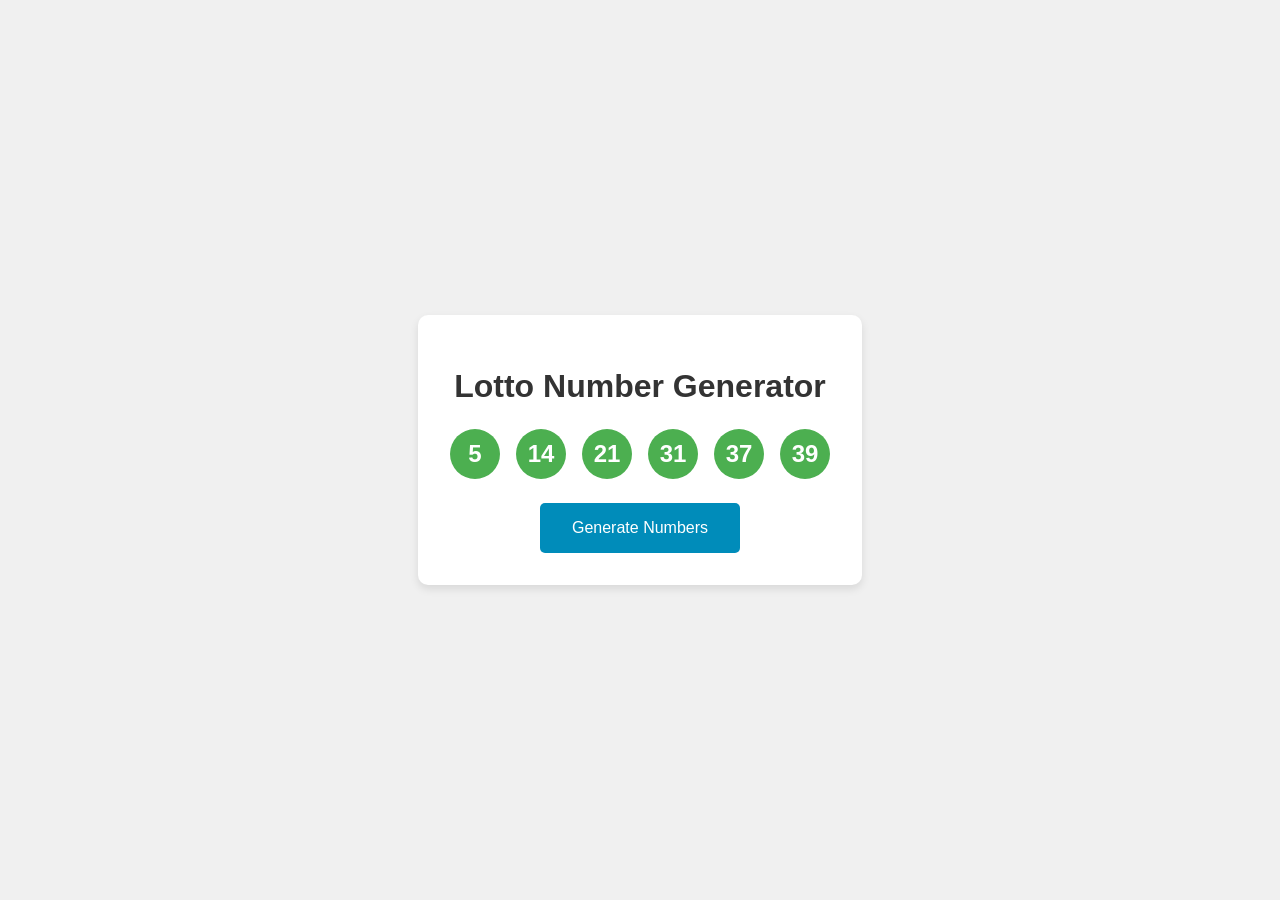
==== index.html @ ce1a4105 "Upload AI-study project files" ====
<!DOCTYPE html>
<html lang="en">
<head>
    <meta charset="UTF-8">
    <meta name="viewport" content="width=device-width, initial-scale=1.0">
    <title>Lotto Number Generator</title>
    <link rel="stylesheet" href="style.css">
</head>
<body>
    <div class="container">
        <h1>Lotto Number Generator</h1>
        <div class="lotto-numbers" id="lotto-numbers">
            <!-- Numbers will be generated here -->
        </div>
        <button id="generate-btn">Generate Numbers</button>
    </div>
    <script src="main.js"></script>
</body>
</html>
---- style.css ----
body {
    font-family: sans-serif;
    display: flex;
    justify-content: center;
    align-items: center;
    min-height: 100vh;
    background-color: #f0f0f0;
    margin: 0;
}

.container {
    text-align: center;
    background-color: white;
    padding: 2rem;
    border-radius: 10px;
    box-shadow: 0 4px 8px rgba(0, 0, 0, 0.1);
}

h1 {
    margin-bottom: 1.5rem;
    color: #333;
}

.lotto-numbers {
    display: flex;
    justify-content: center;
    gap: 1rem;
    margin-bottom: 1.5rem;
}

.lotto-number {
    width: 50px;
    height: 50px;
    border-radius: 50%;
    background-color: #4CAF50;
    color: white;
    display: flex;
    justify-content: center;
    align-items: center;
    font-size: 1.5rem;
    font-weight: bold;
}

#generate-btn {
    background-color: #008CBA;
    color: white;
    border: none;
    padding: 1rem 2rem;
    font-size: 1rem;
    border-radius: 5px;
    cursor: pointer;
    transition: background-color 0.3s;
}

#generate-btn:hover {
    background-color: #005f7a;
}

/* Animation for the numbers */
@keyframes pop-in {
    0% {
        transform: scale(0);
    }
    80% {
        transform: scale(1.2);
    }
    100% {
        transform: scale(1);
    }
}

.lotto-number {
    animation: pop-in 0.5s ease-in-out;
}
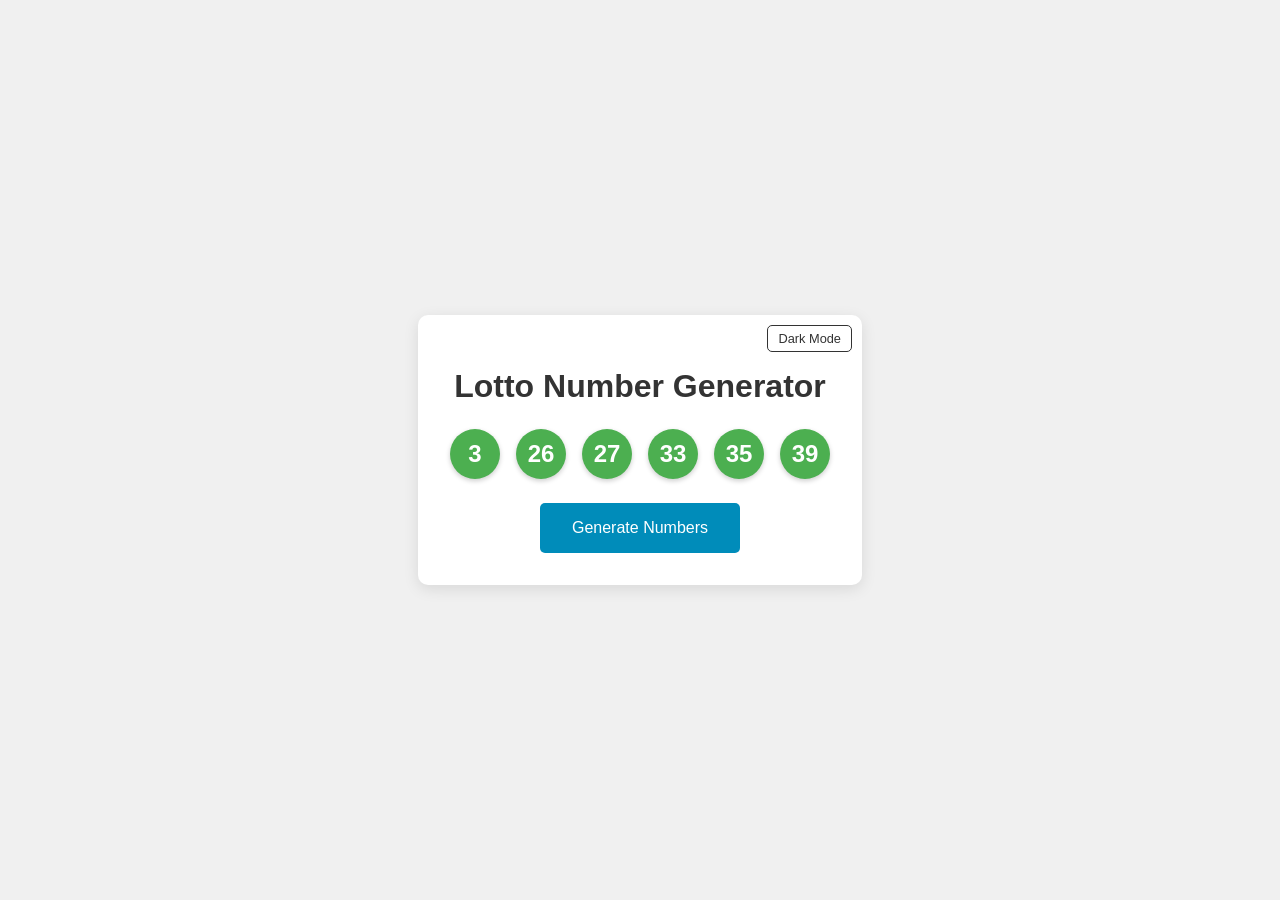
==== commit b4705f82: "Add Dark/Light Mode feature" ====
--- a/index.html
+++ b/index.html
@@ -9,6 +9,7 @@
 </head>
 <body>
     <div class="container">
+        <button id="theme-toggle" class="theme-toggle">Dark Mode</button>
         <h1>Lotto Number Generator</h1>
         <div class="lotto-numbers" id="lotto-numbers">
             <!-- Numbers will be generated here -->
--- a/style.css
+++ b/style.css
@@ -1,3 +1,23 @@
+
+:root {
+    --bg-color: #f0f0f0;
+    --container-bg: white;
+    --text-color: #333;
+    --lotto-number-bg: #4CAF50;
+    --btn-bg: #008CBA;
+    --btn-hover: #005f7a;
+    --shadow-color: rgba(0, 0, 0, 0.1);
+}
+
+.dark-theme {
+    --bg-color: #1a1a1a;
+    --container-bg: #2d2d2d;
+    --text-color: #f0f0f0;
+    --lotto-number-bg: #45a049;
+    --btn-bg: #00769e;
+    --btn-hover: #005c7c;
+    --shadow-color: rgba(0, 0, 0, 0.5);
+}
 
 body {
     font-family: sans-serif;
@@ -5,21 +25,25 @@
     justify-content: center;
     align-items: center;
     min-height: 100vh;
-    background-color: #f0f0f0;
+    background-color: var(--bg-color);
+    color: var(--text-color);
     margin: 0;
+    transition: background-color 0.3s, color 0.3s;
 }
 
 .container {
+    position: relative;
     text-align: center;
-    background-color: white;
+    background-color: var(--container-bg);
     padding: 2rem;
     border-radius: 10px;
-    box-shadow: 0 4px 8px rgba(0, 0, 0, 0.1);
+    box-shadow: 0 4px 15px var(--shadow-color);
+    transition: background-color 0.3s, box-shadow 0.3s;
 }
 
 h1 {
     margin-bottom: 1.5rem;
-    color: #333;
+    color: var(--text-color);
 }
 
 .lotto-numbers {
@@ -33,17 +57,18 @@
     width: 50px;
     height: 50px;
     border-radius: 50%;
-    background-color: #4CAF50;
+    background-color: var(--lotto-number-bg);
     color: white;
     display: flex;
     justify-content: center;
     align-items: center;
     font-size: 1.5rem;
     font-weight: bold;
+    box-shadow: 0 2px 5px rgba(0,0,0,0.2);
 }
 
 #generate-btn {
-    background-color: #008CBA;
+    background-color: var(--btn-bg);
     color: white;
     border: none;
     padding: 1rem 2rem;
@@ -54,7 +79,27 @@
 }
 
 #generate-btn:hover {
-    background-color: #005f7a;
+    background-color: var(--btn-hover);
+}
+
+/* Theme Toggle Button */
+.theme-toggle {
+    position: absolute;
+    top: 10px;
+    right: 10px;
+    background: none;
+    border: 1px solid var(--text-color);
+    color: var(--text-color);
+    padding: 5px 10px;
+    border-radius: 5px;
+    cursor: pointer;
+    font-size: 0.8rem;
+    transition: all 0.3s;
+}
+
+.theme-toggle:hover {
+    background-color: var(--text-color);
+    color: var(--container-bg);
 }
 
 /* Animation for the numbers */
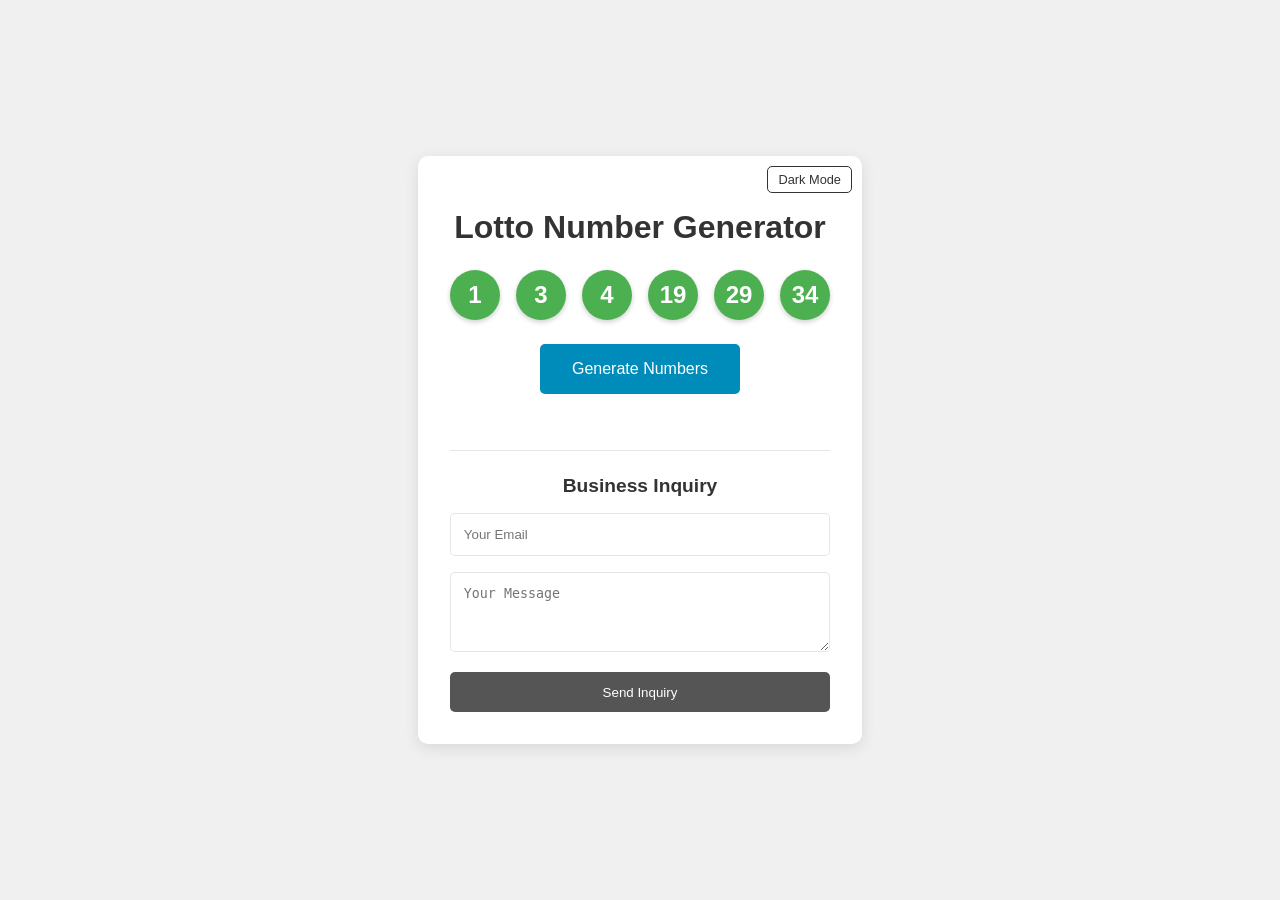
==== commit 7cc8629d: "Add Business Inquiry Form powered by Formspree" ====
--- a/index.html
+++ b/index.html
@@ -15,6 +15,20 @@
             <!-- Numbers will be generated here -->
         </div>
         <button id="generate-btn">Generate Numbers</button>
+
+        <div class="inquiry-section">
+            <hr>
+            <h3>Business Inquiry</h3>
+            <form action="https://formspree.io/f/xeergjdj" method="POST" id="inquiry-form">
+                <div class="form-group">
+                    <input type="email" name="email" placeholder="Your Email" required>
+                </div>
+                <div class="form-group">
+                    <textarea name="message" placeholder="Your Message" required></textarea>
+                </div>
+                <button type="submit" class="submit-btn">Send Inquiry</button>
+            </form>
+        </div>
     </div>
     <script src="main.js"></script>
 </body>
--- a/style.css
+++ b/style.css
@@ -82,6 +82,57 @@
     background-color: var(--btn-hover);
 }
 
+/* Inquiry Form Styles */
+.inquiry-section {
+    margin-top: 2rem;
+    padding-top: 1rem;
+}
+
+.inquiry-section hr {
+    border: 0;
+    border-top: 1px solid var(--shadow-color);
+    margin-bottom: 1.5rem;
+}
+
+.inquiry-section h3 {
+    margin-bottom: 1rem;
+    font-size: 1.2rem;
+}
+
+.form-group {
+    margin-bottom: 1rem;
+}
+
+.form-group input, .form-group textarea {
+    width: 100%;
+    padding: 0.8rem;
+    border: 1px solid var(--shadow-color);
+    border-radius: 5px;
+    background-color: var(--container-bg);
+    color: var(--text-color);
+    box-sizing: border-box;
+}
+
+.form-group textarea {
+    height: 80px;
+    resize: vertical;
+}
+
+.submit-btn {
+    width: 100%;
+    background-color: #555;
+    color: white;
+    border: none;
+    padding: 0.8rem;
+    border-radius: 5px;
+    cursor: pointer;
+    transition: background-color 0.3s;
+}
+
+.submit-btn:hover {
+    background-color: #333;
+}
+
 /* Theme Toggle Button */
 .theme-toggle {
     position: absolute;
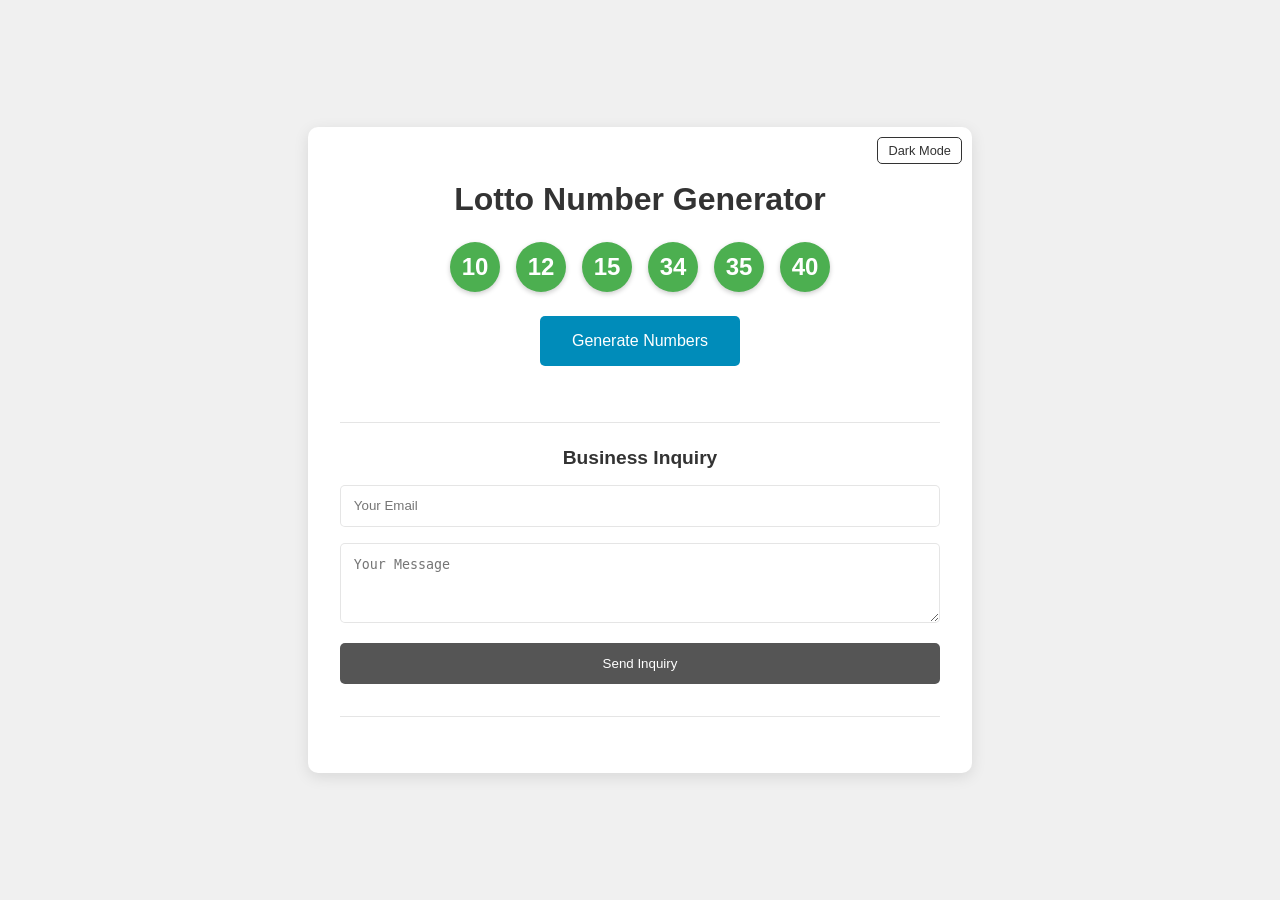
==== commit 17362d75: "Add Disqus comment section and refine layout width" ====
--- a/index.html
+++ b/index.html
@@ -29,6 +29,28 @@
                 <button type="submit" class="submit-btn">Send Inquiry</button>
             </form>
         </div>
+        <div class="disqus-section">
+            <hr>
+            <div id="disqus_thread"></div>
+            <script>
+                /**
+                *  RECOMMENDED CONFIGURATION VARIABLES: EDIT AND UNCOMMENT THE SECTION BELOW TO INSERT DYNAMIC VALUES FROM YOUR PLATFORM OR CMS.
+                *  LEARN WHY DEFINING THESE VARIABLES IS IMPORTANT: https://disqus.com/admin/universalcode/#configuration-variables    */
+                /*
+                var disqus_config = function () {
+                this.page.url = PAGE_URL;  // Replace PAGE_URL with your page's canonical URL variable
+                this.page.identifier = PAGE_IDENTIFIER; // Replace PAGE_IDENTIFIER with your page's unique identifier variable
+                };
+                */
+                (function() { // DON'T EDIT BELOW THIS LINE
+                var d = document, s = d.createElement('script');
+                s.src = 'https://kiso2.disqus.com/embed.js';
+                s.setAttribute('data-timestamp', +new Date());
+                (d.head || d.body).appendChild(s);
+                })();
+            </script>
+            <noscript>Please enable JavaScript to view the <a href="https://disqus.com/?ref_noscript">comments powered by Disqus.</a></noscript>
+        </div>
     </div>
     <script src="main.js"></script>
 </body>
--- a/style.css
+++ b/style.css
@@ -39,6 +39,9 @@
     border-radius: 10px;
     box-shadow: 0 4px 15px var(--shadow-color);
     transition: background-color 0.3s, box-shadow 0.3s;
+    width: 90%;
+    max-width: 600px;
+    margin: 2rem auto;
 }
 
 h1 {
@@ -133,6 +136,18 @@
     background-color: #333;
 }
 
+/* Disqus Section */
+.disqus-section {
+    margin-top: 2rem;
+    text-align: left;
+}
+
+.disqus-section hr {
+    border: 0;
+    border-top: 1px solid var(--shadow-color);
+    margin-bottom: 1.5rem;
+}
+
 /* Theme Toggle Button */
 .theme-toggle {
     position: absolute;
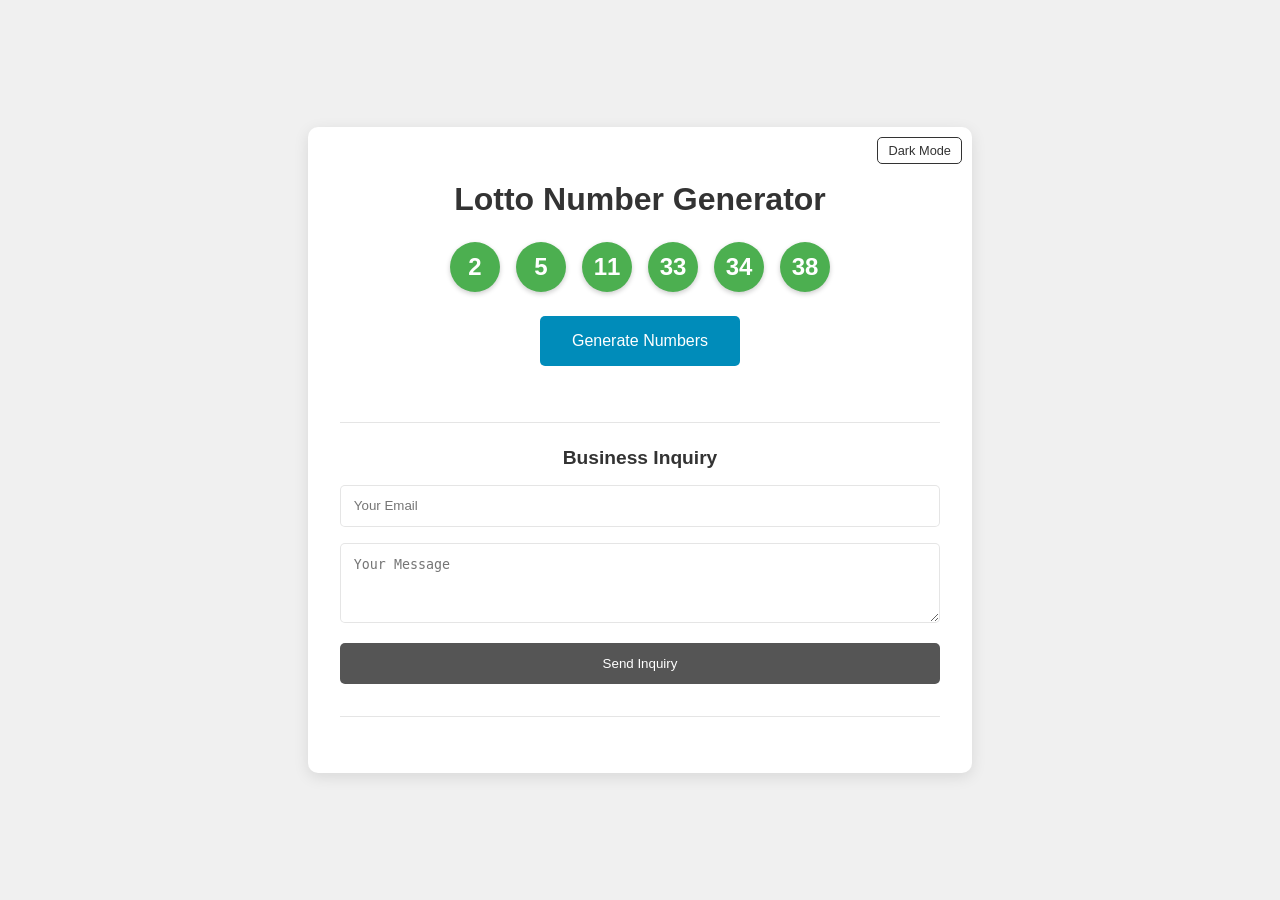
==== commit bc6c9135: "feat: add Google AdSense script, account verification, and ads.txt" ====
--- a/index.html
+++ b/index.html
@@ -6,6 +6,9 @@
     <meta name="viewport" content="width=device-width, initial-scale=1.0">
     <title>Lotto Number Generator</title>
     <link rel="stylesheet" href="style.css">
+    <meta name="google-adsense-account" content="ca-pub-9392475220565251">
+    <script async src="https://pagead2.googlesyndication.com/pagead/js/adsbygoogle.js?client=ca-pub-9392475220565251"
+     crossorigin="anonymous"></script>
 </head>
 <body>
     <div class="container">
@@ -15,6 +18,19 @@
             <!-- Numbers will be generated here -->
         </div>
         <button id="generate-btn">Generate Numbers</button>
+
+        <!-- AdSense Ad Unit -->
+        <div style="margin: 20px 0;">
+            <ins class="adsbygoogle"
+                 style="display:block"
+                 data-ad-client="ca-pub-9392475220565251"
+                 data-ad-slot="auto"
+                 data-ad-format="auto"
+                 data-full-width-responsive="true"></ins>
+            <script>
+                 (adsbygoogle = window.adsbygoogle || []).push({});
+            </script>
+        </div>
 
         <div class="inquiry-section">
             <hr>
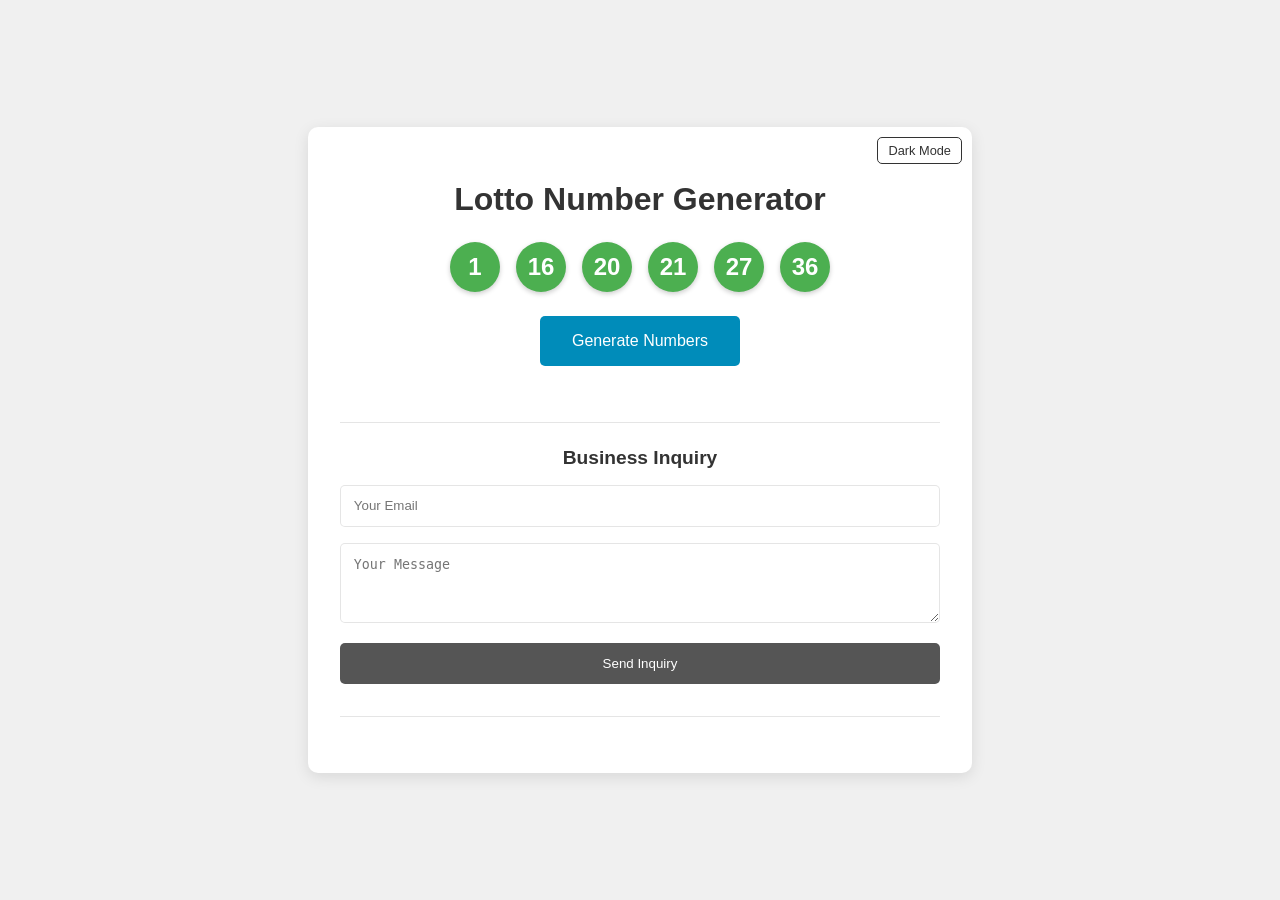
==== commit 0ece59ff: "fix: move AdSense meta tag and script to top of head for site verification Co-Authored-By: Claude So" ====
--- a/index.html
+++ b/index.html
@@ -3,12 +3,12 @@
 <html lang="en">
 <head>
     <meta charset="UTF-8">
+    <meta name="google-adsense-account" content="ca-pub-9392475220565251">
+    <script async src="https://pagead2.googlesyndication.com/pagead/js/adsbygoogle.js?client=ca-pub-9392475220565251"
+     crossorigin="anonymous"></script>
     <meta name="viewport" content="width=device-width, initial-scale=1.0">
     <title>Lotto Number Generator</title>
     <link rel="stylesheet" href="style.css">
-    <meta name="google-adsense-account" content="ca-pub-9392475220565251">
-    <script async src="https://pagead2.googlesyndication.com/pagead/js/adsbygoogle.js?client=ca-pub-9392475220565251"
-     crossorigin="anonymous"></script>
 </head>
 <body>
     <div class="container">
@@ -19,18 +19,7 @@
         </div>
         <button id="generate-btn">Generate Numbers</button>
 
-        <!-- AdSense Ad Unit -->
-        <div style="margin: 20px 0;">
-            <ins class="adsbygoogle"
-                 style="display:block"
-                 data-ad-client="ca-pub-9392475220565251"
-                 data-ad-slot="auto"
-                 data-ad-format="auto"
-                 data-full-width-responsive="true"></ins>
-            <script>
-                 (adsbygoogle = window.adsbygoogle || []).push({});
-            </script>
-        </div>
+        <!-- AdSense Auto Ads (자동 광고 - AdSense 대시보드에서 Auto Ads 활성화 필요) -->
 
         <div class="inquiry-section">
             <hr>
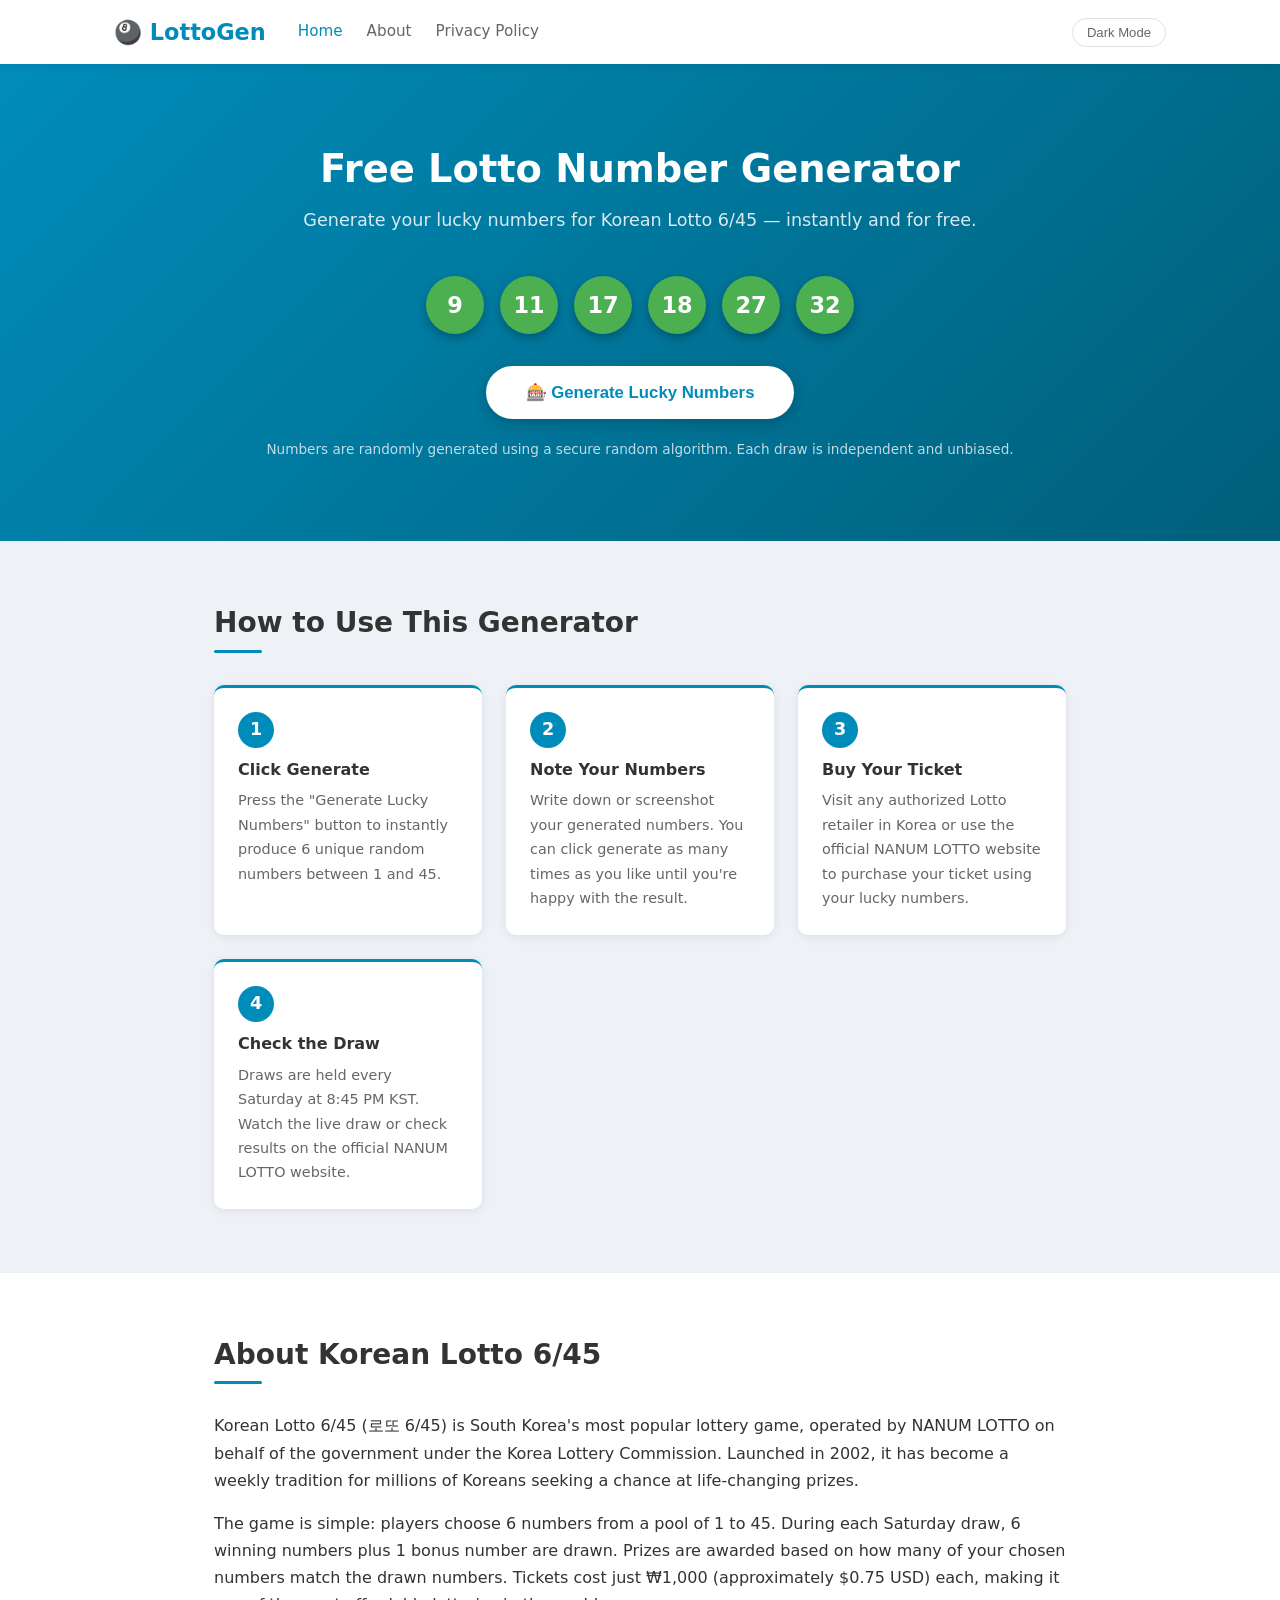
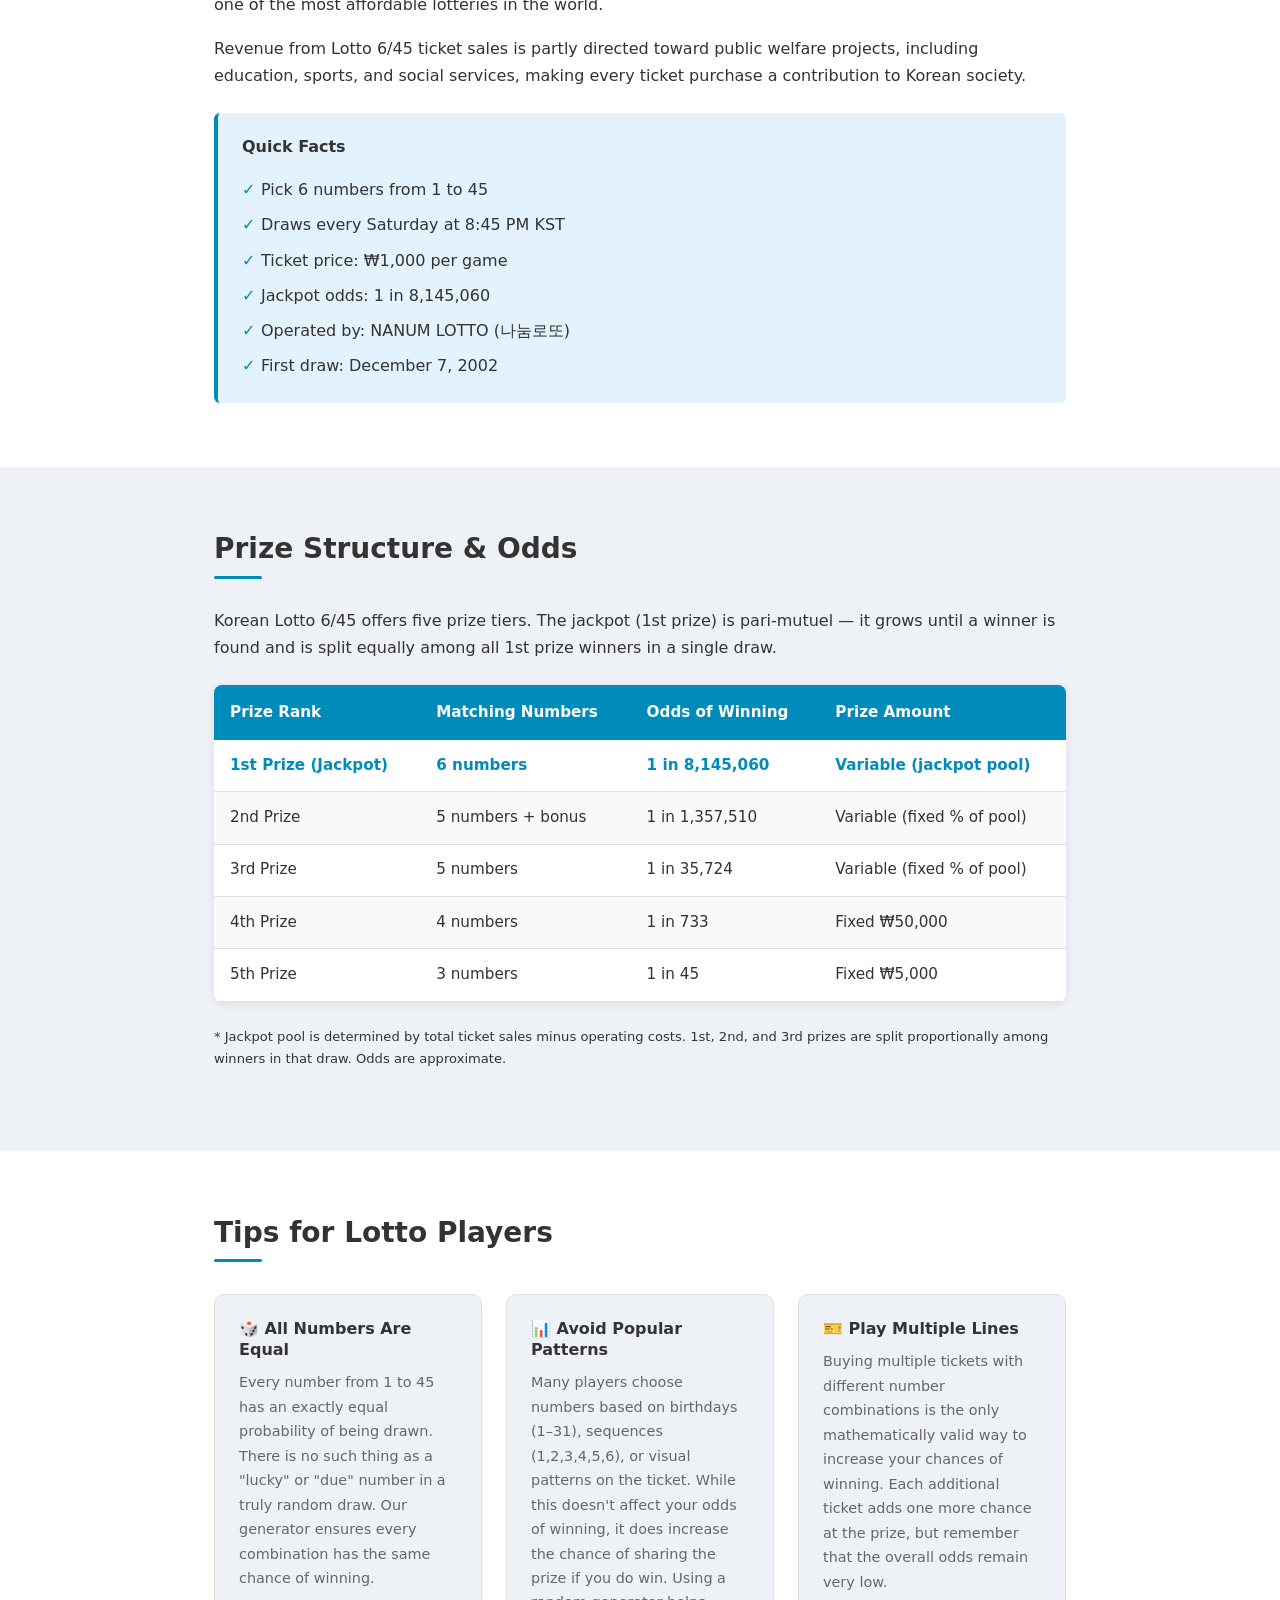
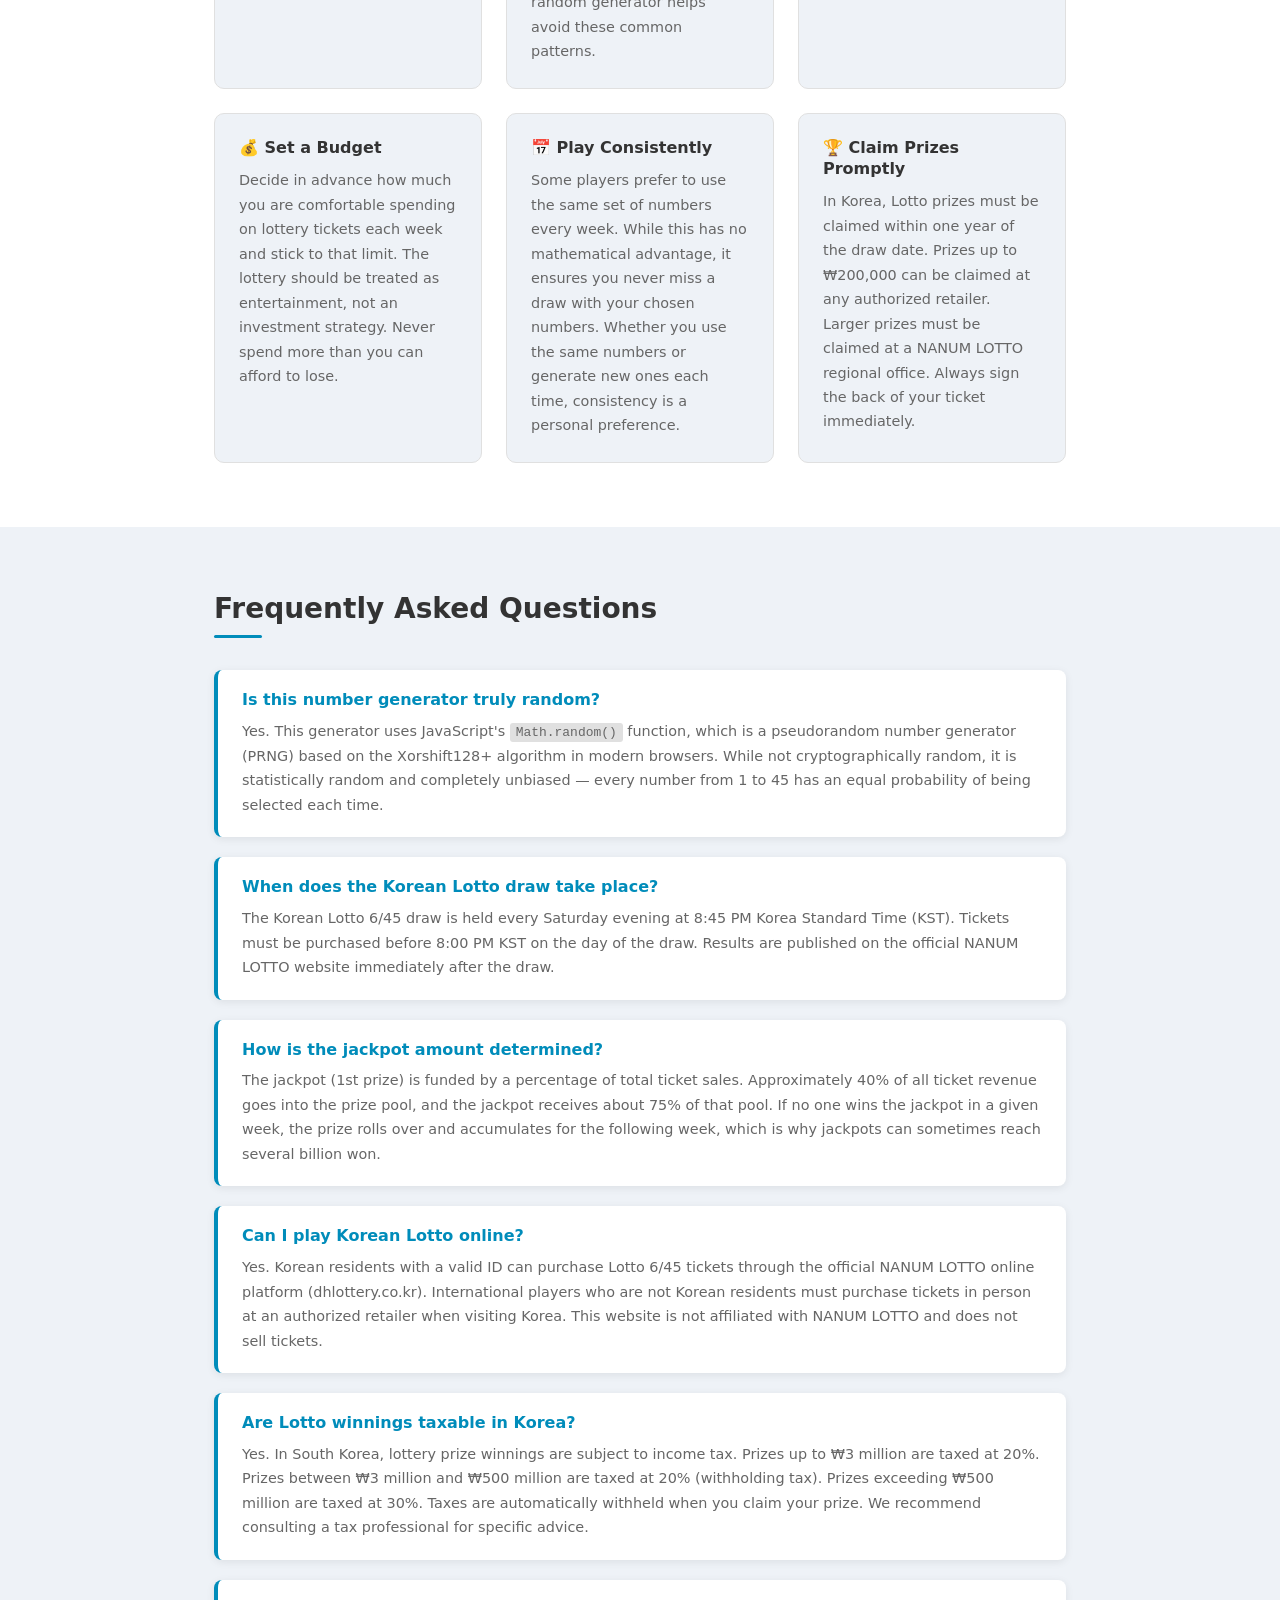
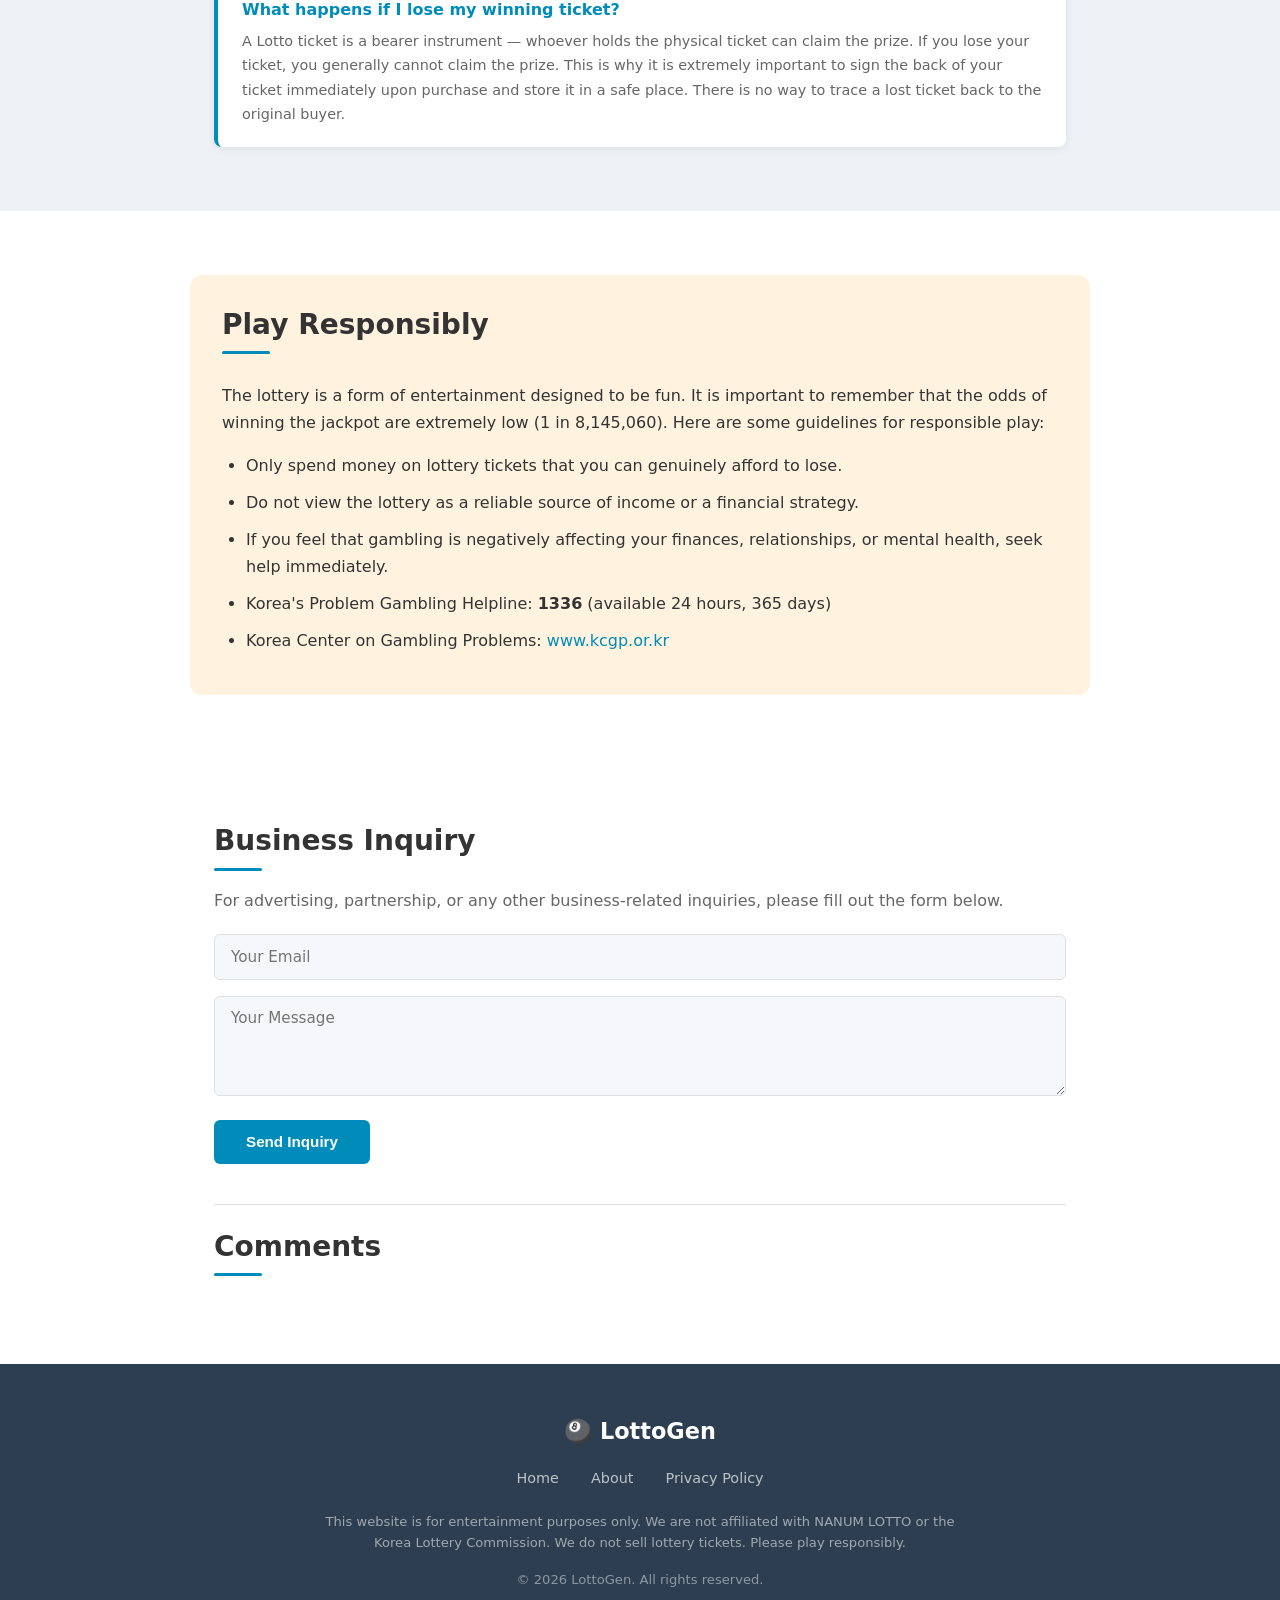
==== commit e0c4c707: "feat: overhaul site for AdSense approval with rich content and required pages - Redesign index.html " ====
--- a/index.html
+++ b/index.html
@@ -1,4 +1,3 @@
-
 <!DOCTYPE html>
 <html lang="en">
 <head>
@@ -7,56 +6,269 @@
     <script async src="https://pagead2.googlesyndication.com/pagead/js/adsbygoogle.js?client=ca-pub-9392475220565251"
      crossorigin="anonymous"></script>
     <meta name="viewport" content="width=device-width, initial-scale=1.0">
-    <title>Lotto Number Generator</title>
+    <meta name="description" content="Free Korean Lotto 6/45 lucky number generator. Instantly generate random lotto numbers, learn about prize odds, and discover responsible play tips.">
+    <meta name="keywords" content="lotto number generator, korean lotto 6/45, lucky numbers, lotto odds, lotto tips">
+    <title>Lotto Number Generator | Korean Lotto 6/45 Lucky Numbers</title>
     <link rel="stylesheet" href="style.css">
 </head>
 <body>
-    <div class="container">
-        <button id="theme-toggle" class="theme-toggle">Dark Mode</button>
-        <h1>Lotto Number Generator</h1>
-        <div class="lotto-numbers" id="lotto-numbers">
-            <!-- Numbers will be generated here -->
+    <header>
+        <div class="header-inner">
+            <div class="logo">🎱 LottoGen</div>
+            <nav class="main-nav">
+                <a href="index.html" class="active">Home</a>
+                <a href="about.html">About</a>
+                <a href="privacy-policy.html">Privacy Policy</a>
+            </nav>
+            <button id="theme-toggle" class="theme-toggle">Dark Mode</button>
         </div>
-        <button id="generate-btn">Generate Numbers</button>
-
-        <!-- AdSense Auto Ads (자동 광고 - AdSense 대시보드에서 Auto Ads 활성화 필요) -->
-
-        <div class="inquiry-section">
-            <hr>
-            <h3>Business Inquiry</h3>
-            <form action="https://formspree.io/f/xeergjdj" method="POST" id="inquiry-form">
-                <div class="form-group">
-                    <input type="email" name="email" placeholder="Your Email" required>
-                </div>
-                <div class="form-group">
-                    <textarea name="message" placeholder="Your Message" required></textarea>
-                </div>
-                <button type="submit" class="submit-btn">Send Inquiry</button>
-            </form>
+    </header>
+
+    <main>
+        <!-- Generator Section -->
+        <section class="hero-section">
+            <div class="container">
+                <h1>Free Lotto Number Generator</h1>
+                <p class="subtitle">Generate your lucky numbers for Korean Lotto 6/45 — instantly and for free.</p>
+                <div class="lotto-numbers" id="lotto-numbers">
+                    <!-- Numbers will be generated here -->
+                </div>
+                <button id="generate-btn">🎰 Generate Lucky Numbers</button>
+                <p class="generator-note">Numbers are randomly generated using a secure random algorithm. Each draw is independent and unbiased.</p>
+            </div>
+        </section>
+
+        <!-- How to Use -->
+        <section class="content-section alt-bg">
+            <div class="container">
+                <h2>How to Use This Generator</h2>
+                <div class="steps-grid">
+                    <div class="step-card">
+                        <div class="step-num">1</div>
+                        <h3>Click Generate</h3>
+                        <p>Press the "Generate Lucky Numbers" button to instantly produce 6 unique random numbers between 1 and 45.</p>
+                    </div>
+                    <div class="step-card">
+                        <div class="step-num">2</div>
+                        <h3>Note Your Numbers</h3>
+                        <p>Write down or screenshot your generated numbers. You can click generate as many times as you like until you're happy with the result.</p>
+                    </div>
+                    <div class="step-card">
+                        <div class="step-num">3</div>
+                        <h3>Buy Your Ticket</h3>
+                        <p>Visit any authorized Lotto retailer in Korea or use the official NANUM LOTTO website to purchase your ticket using your lucky numbers.</p>
+                    </div>
+                    <div class="step-card">
+                        <div class="step-num">4</div>
+                        <h3>Check the Draw</h3>
+                        <p>Draws are held every Saturday at 8:45 PM KST. Watch the live draw or check results on the official NANUM LOTTO website.</p>
+                    </div>
+                </div>
+            </div>
+        </section>
+
+        <!-- About Lotto 6/45 -->
+        <section class="content-section">
+            <div class="container">
+                <h2>About Korean Lotto 6/45</h2>
+                <p>Korean Lotto 6/45 (로또 6/45) is South Korea's most popular lottery game, operated by NANUM LOTTO on behalf of the government under the Korea Lottery Commission. Launched in 2002, it has become a weekly tradition for millions of Koreans seeking a chance at life-changing prizes.</p>
+                <p>The game is simple: players choose 6 numbers from a pool of 1 to 45. During each Saturday draw, 6 winning numbers plus 1 bonus number are drawn. Prizes are awarded based on how many of your chosen numbers match the drawn numbers. Tickets cost just ₩1,000 (approximately $0.75 USD) each, making it one of the most affordable lotteries in the world.</p>
+                <p>Revenue from Lotto 6/45 ticket sales is partly directed toward public welfare projects, including education, sports, and social services, making every ticket purchase a contribution to Korean society.</p>
+                <div class="info-box">
+                    <strong>Quick Facts</strong>
+                    <ul>
+                        <li>Pick 6 numbers from 1 to 45</li>
+                        <li>Draws every Saturday at 8:45 PM KST</li>
+                        <li>Ticket price: ₩1,000 per game</li>
+                        <li>Jackpot odds: 1 in 8,145,060</li>
+                        <li>Operated by: NANUM LOTTO (나눔로또)</li>
+                        <li>First draw: December 7, 2002</li>
+                    </ul>
+                </div>
+            </div>
+        </section>
+
+        <!-- Prize Structure -->
+        <section class="content-section alt-bg">
+            <div class="container">
+                <h2>Prize Structure & Odds</h2>
+                <p>Korean Lotto 6/45 offers five prize tiers. The jackpot (1st prize) is pari-mutuel — it grows until a winner is found and is split equally among all 1st prize winners in a single draw.</p>
+                <div class="table-wrapper">
+                    <table class="prize-table">
+                        <thead>
+                            <tr>
+                                <th>Prize Rank</th>
+                                <th>Matching Numbers</th>
+                                <th>Odds of Winning</th>
+                                <th>Prize Amount</th>
+                            </tr>
+                        </thead>
+                        <tbody>
+                            <tr class="highlight-row">
+                                <td>1st Prize (Jackpot)</td>
+                                <td>6 numbers</td>
+                                <td>1 in 8,145,060</td>
+                                <td>Variable (jackpot pool)</td>
+                            </tr>
+                            <tr>
+                                <td>2nd Prize</td>
+                                <td>5 numbers + bonus</td>
+                                <td>1 in 1,357,510</td>
+                                <td>Variable (fixed % of pool)</td>
+                            </tr>
+                            <tr>
+                                <td>3rd Prize</td>
+                                <td>5 numbers</td>
+                                <td>1 in 35,724</td>
+                                <td>Variable (fixed % of pool)</td>
+                            </tr>
+                            <tr>
+                                <td>4th Prize</td>
+                                <td>4 numbers</td>
+                                <td>1 in 733</td>
+                                <td>Fixed ₩50,000</td>
+                            </tr>
+                            <tr>
+                                <td>5th Prize</td>
+                                <td>3 numbers</td>
+                                <td>1 in 45</td>
+                                <td>Fixed ₩5,000</td>
+                            </tr>
+                        </tbody>
+                    </table>
+                </div>
+                <p class="table-note">* Jackpot pool is determined by total ticket sales minus operating costs. 1st, 2nd, and 3rd prizes are split proportionally among winners in that draw. Odds are approximate.</p>
+            </div>
+        </section>
+
+        <!-- Tips Section -->
+        <section class="content-section">
+            <div class="container">
+                <h2>Tips for Lotto Players</h2>
+                <div class="tips-grid">
+                    <div class="tip-card">
+                        <h3>🎲 All Numbers Are Equal</h3>
+                        <p>Every number from 1 to 45 has an exactly equal probability of being drawn. There is no such thing as a "lucky" or "due" number in a truly random draw. Our generator ensures every combination has the same chance of winning.</p>
+                    </div>
+                    <div class="tip-card">
+                        <h3>📊 Avoid Popular Patterns</h3>
+                        <p>Many players choose numbers based on birthdays (1–31), sequences (1,2,3,4,5,6), or visual patterns on the ticket. While this doesn't affect your odds of winning, it does increase the chance of sharing the prize if you do win. Using a random generator helps avoid these common patterns.</p>
+                    </div>
+                    <div class="tip-card">
+                        <h3>🎫 Play Multiple Lines</h3>
+                        <p>Buying multiple tickets with different number combinations is the only mathematically valid way to increase your chances of winning. Each additional ticket adds one more chance at the prize, but remember that the overall odds remain very low.</p>
+                    </div>
+                    <div class="tip-card">
+                        <h3>💰 Set a Budget</h3>
+                        <p>Decide in advance how much you are comfortable spending on lottery tickets each week and stick to that limit. The lottery should be treated as entertainment, not an investment strategy. Never spend more than you can afford to lose.</p>
+                    </div>
+                    <div class="tip-card">
+                        <h3>📅 Play Consistently</h3>
+                        <p>Some players prefer to use the same set of numbers every week. While this has no mathematical advantage, it ensures you never miss a draw with your chosen numbers. Whether you use the same numbers or generate new ones each time, consistency is a personal preference.</p>
+                    </div>
+                    <div class="tip-card">
+                        <h3>🏆 Claim Prizes Promptly</h3>
+                        <p>In Korea, Lotto prizes must be claimed within one year of the draw date. Prizes up to ₩200,000 can be claimed at any authorized retailer. Larger prizes must be claimed at a NANUM LOTTO regional office. Always sign the back of your ticket immediately.</p>
+                    </div>
+                </div>
+            </div>
+        </section>
+
+        <!-- FAQ -->
+        <section class="content-section alt-bg">
+            <div class="container">
+                <h2>Frequently Asked Questions</h2>
+                <div class="faq-list">
+                    <div class="faq-item">
+                        <h3>Is this number generator truly random?</h3>
+                        <p>Yes. This generator uses JavaScript's <code>Math.random()</code> function, which is a pseudorandom number generator (PRNG) based on the Xorshift128+ algorithm in modern browsers. While not cryptographically random, it is statistically random and completely unbiased — every number from 1 to 45 has an equal probability of being selected each time.</p>
+                    </div>
+                    <div class="faq-item">
+                        <h3>When does the Korean Lotto draw take place?</h3>
+                        <p>The Korean Lotto 6/45 draw is held every Saturday evening at 8:45 PM Korea Standard Time (KST). Tickets must be purchased before 8:00 PM KST on the day of the draw. Results are published on the official NANUM LOTTO website immediately after the draw.</p>
+                    </div>
+                    <div class="faq-item">
+                        <h3>How is the jackpot amount determined?</h3>
+                        <p>The jackpot (1st prize) is funded by a percentage of total ticket sales. Approximately 40% of all ticket revenue goes into the prize pool, and the jackpot receives about 75% of that pool. If no one wins the jackpot in a given week, the prize rolls over and accumulates for the following week, which is why jackpots can sometimes reach several billion won.</p>
+                    </div>
+                    <div class="faq-item">
+                        <h3>Can I play Korean Lotto online?</h3>
+                        <p>Yes. Korean residents with a valid ID can purchase Lotto 6/45 tickets through the official NANUM LOTTO online platform (dhlottery.co.kr). International players who are not Korean residents must purchase tickets in person at an authorized retailer when visiting Korea. This website is not affiliated with NANUM LOTTO and does not sell tickets.</p>
+                    </div>
+                    <div class="faq-item">
+                        <h3>Are Lotto winnings taxable in Korea?</h3>
+                        <p>Yes. In South Korea, lottery prize winnings are subject to income tax. Prizes up to ₩3 million are taxed at 20%. Prizes between ₩3 million and ₩500 million are taxed at 20% (withholding tax). Prizes exceeding ₩500 million are taxed at 30%. Taxes are automatically withheld when you claim your prize. We recommend consulting a tax professional for specific advice.</p>
+                    </div>
+                    <div class="faq-item">
+                        <h3>What happens if I lose my winning ticket?</h3>
+                        <p>A Lotto ticket is a bearer instrument — whoever holds the physical ticket can claim the prize. If you lose your ticket, you generally cannot claim the prize. This is why it is extremely important to sign the back of your ticket immediately upon purchase and store it in a safe place. There is no way to trace a lost ticket back to the original buyer.</p>
+                    </div>
+                </div>
+            </div>
+        </section>
+
+        <!-- Responsible Gambling -->
+        <section class="content-section responsible-section">
+            <div class="container">
+                <h2>Play Responsibly</h2>
+                <p>The lottery is a form of entertainment designed to be fun. It is important to remember that the odds of winning the jackpot are extremely low (1 in 8,145,060). Here are some guidelines for responsible play:</p>
+                <ul class="responsible-list">
+                    <li>Only spend money on lottery tickets that you can genuinely afford to lose.</li>
+                    <li>Do not view the lottery as a reliable source of income or a financial strategy.</li>
+                    <li>If you feel that gambling is negatively affecting your finances, relationships, or mental health, seek help immediately.</li>
+                    <li>Korea's Problem Gambling Helpline: <strong>1336</strong> (available 24 hours, 365 days)</li>
+                    <li>Korea Center on Gambling Problems: <a href="https://www.kcgp.or.kr" target="_blank" rel="noopener noreferrer">www.kcgp.or.kr</a></li>
+                </ul>
+            </div>
+        </section>
+
+        <!-- Business Inquiry & Comments -->
+        <section class="content-section">
+            <div class="container">
+                <div class="inquiry-section">
+                    <h2>Business Inquiry</h2>
+                    <p>For advertising, partnership, or any other business-related inquiries, please fill out the form below.</p>
+                    <form action="https://formspree.io/f/xeergjdj" method="POST" id="inquiry-form">
+                        <div class="form-group">
+                            <input type="email" name="email" placeholder="Your Email" required>
+                        </div>
+                        <div class="form-group">
+                            <textarea name="message" placeholder="Your Message" required></textarea>
+                        </div>
+                        <button type="submit" class="submit-btn">Send Inquiry</button>
+                    </form>
+                </div>
+                <div class="disqus-section">
+                    <hr>
+                    <h2>Comments</h2>
+                    <div id="disqus_thread"></div>
+                    <script>
+                        (function() {
+                        var d = document, s = d.createElement('script');
+                        s.src = 'https://kiso2.disqus.com/embed.js';
+                        s.setAttribute('data-timestamp', +new Date());
+                        (d.head || d.body).appendChild(s);
+                        })();
+                    </script>
+                    <noscript>Please enable JavaScript to view the <a href="https://disqus.com/?ref_noscript">comments powered by Disqus.</a></noscript>
+                </div>
+            </div>
+        </section>
+    </main>
+
+    <footer>
+        <div class="footer-inner">
+            <div class="footer-logo">🎱 LottoGen</div>
+            <nav class="footer-nav">
+                <a href="index.html">Home</a>
+                <a href="about.html">About</a>
+                <a href="privacy-policy.html">Privacy Policy</a>
+            </nav>
+            <p class="footer-disclaimer">This website is for entertainment purposes only. We are not affiliated with NANUM LOTTO or the Korea Lottery Commission. We do not sell lottery tickets. Please play responsibly.</p>
+            <p class="footer-copy">© 2026 LottoGen. All rights reserved.</p>
         </div>
-        <div class="disqus-section">
-            <hr>
-            <div id="disqus_thread"></div>
-            <script>
-                /**
-                *  RECOMMENDED CONFIGURATION VARIABLES: EDIT AND UNCOMMENT THE SECTION BELOW TO INSERT DYNAMIC VALUES FROM YOUR PLATFORM OR CMS.
-                *  LEARN WHY DEFINING THESE VARIABLES IS IMPORTANT: https://disqus.com/admin/universalcode/#configuration-variables    */
-                /*
-                var disqus_config = function () {
-                this.page.url = PAGE_URL;  // Replace PAGE_URL with your page's canonical URL variable
-                this.page.identifier = PAGE_IDENTIFIER; // Replace PAGE_IDENTIFIER with your page's unique identifier variable
-                };
-                */
-                (function() { // DON'T EDIT BELOW THIS LINE
-                var d = document, s = d.createElement('script');
-                s.src = 'https://kiso2.disqus.com/embed.js';
-                s.setAttribute('data-timestamp', +new Date());
-                (d.head || d.body).appendChild(s);
-                })();
-            </script>
-            <noscript>Please enable JavaScript to view the <a href="https://disqus.com/?ref_noscript">comments powered by Disqus.</a></noscript>
-        </div>
-    </div>
+    </footer>
+
     <script src="main.js"></script>
 </body>
 </html>
--- a/style.css
+++ b/style.css
@@ -1,186 +1,717 @@
-
+/* ===========================
+   CSS Variables / Theme
+   =========================== */
 :root {
-    --bg-color: #f0f0f0;
-    --container-bg: white;
-    --text-color: #333;
+    --bg-color: #f5f7fa;
+    --container-bg: #ffffff;
+    --text-color: #333333;
+    --text-muted: #666666;
     --lotto-number-bg: #4CAF50;
     --btn-bg: #008CBA;
     --btn-hover: #005f7a;
-    --shadow-color: rgba(0, 0, 0, 0.1);
+    --shadow-color: rgba(0, 0, 0, 0.08);
+    --border-color: #e0e0e0;
+    --accent-color: #008CBA;
+    --alt-bg: #eef2f7;
+    --header-bg: #ffffff;
+    --footer-bg: #2c3e50;
+    --footer-text: #ecf0f1;
+    --highlight-bg: #e8f5e9;
+    --info-box-bg: #e3f2fd;
+    --responsible-bg: #fff3e0;
+    --table-header-bg: #008CBA;
+    --table-row-alt: #f9f9f9;
 }
 
 .dark-theme {
-    --bg-color: #1a1a1a;
-    --container-bg: #2d2d2d;
-    --text-color: #f0f0f0;
+    --bg-color: #1a1a2e;
+    --container-bg: #16213e;
+    --text-color: #e0e0e0;
+    --text-muted: #aaaaaa;
     --lotto-number-bg: #45a049;
-    --btn-bg: #00769e;
+    --btn-bg: #0077a8;
     --btn-hover: #005c7c;
-    --shadow-color: rgba(0, 0, 0, 0.5);
+    --shadow-color: rgba(0, 0, 0, 0.4);
+    --border-color: #333355;
+    --accent-color: #00aadd;
+    --alt-bg: #0f3460;
+    --header-bg: #0d1b2a;
+    --footer-bg: #0d1b2a;
+    --footer-text: #cccccc;
+    --highlight-bg: #1b3a1b;
+    --info-box-bg: #1a2a3a;
+    --responsible-bg: #3a2a10;
+    --table-header-bg: #005f7a;
+    --table-row-alt: #1e2a3a;
+}
+
+/* ===========================
+   Reset & Base
+   =========================== */
+*, *::before, *::after {
+    box-sizing: border-box;
+    margin: 0;
+    padding: 0;
 }
 
 body {
-    font-family: sans-serif;
-    display: flex;
-    justify-content: center;
-    align-items: center;
-    min-height: 100vh;
+    font-family: 'Segoe UI', system-ui, -apple-system, sans-serif;
     background-color: var(--bg-color);
     color: var(--text-color);
-    margin: 0;
+    line-height: 1.7;
     transition: background-color 0.3s, color 0.3s;
 }
 
+h1, h2, h3 {
+    color: var(--text-color);
+    line-height: 1.3;
+}
+
+a {
+    color: var(--accent-color);
+    text-decoration: none;
+}
+
+a:hover {
+    text-decoration: underline;
+}
+
+code {
+    background: var(--border-color);
+    padding: 2px 6px;
+    border-radius: 3px;
+    font-family: monospace;
+    font-size: 0.9em;
+}
+
+/* ===========================
+   Header
+   =========================== */
+header {
+    background-color: var(--header-bg);
+    box-shadow: 0 2px 8px var(--shadow-color);
+    position: sticky;
+    top: 0;
+    z-index: 100;
+    transition: background-color 0.3s;
+}
+
+.header-inner {
+    max-width: 1100px;
+    margin: 0 auto;
+    padding: 0 1.5rem;
+    height: 64px;
+    display: flex;
+    align-items: center;
+    gap: 2rem;
+}
+
+.logo {
+    font-size: 1.4rem;
+    font-weight: 700;
+    color: var(--accent-color);
+    white-space: nowrap;
+    flex-shrink: 0;
+}
+
+.main-nav {
+    display: flex;
+    gap: 1.5rem;
+    flex: 1;
+}
+
+.main-nav a {
+    color: var(--text-muted);
+    font-size: 0.95rem;
+    font-weight: 500;
+    transition: color 0.2s;
+    text-decoration: none;
+}
+
+.main-nav a:hover,
+.main-nav a.active {
+    color: var(--accent-color);
+}
+
+.theme-toggle {
+    background: none;
+    border: 1px solid var(--border-color);
+    color: var(--text-muted);
+    padding: 6px 14px;
+    border-radius: 20px;
+    cursor: pointer;
+    font-size: 0.82rem;
+    white-space: nowrap;
+    transition: all 0.3s;
+    flex-shrink: 0;
+}
+
+.theme-toggle:hover {
+    background-color: var(--text-color);
+    color: var(--container-bg);
+}
+
+/* ===========================
+   Container
+   =========================== */
 .container {
+    max-width: 900px;
+    margin: 0 auto;
+    padding: 0 1.5rem;
+}
+
+/* ===========================
+   Sections
+   =========================== */
+section {
+    padding: 4rem 0;
+}
+
+.hero-section {
+    background: linear-gradient(135deg, var(--accent-color) 0%, #005f7a 100%);
+    color: white;
+    text-align: center;
+    padding: 5rem 0;
+}
+
+.hero-section h1 {
+    font-size: 2.4rem;
+    color: white;
+    margin-bottom: 0.75rem;
+}
+
+.subtitle {
+    font-size: 1.1rem;
+    opacity: 0.85;
+    margin-bottom: 2.5rem;
+}
+
+.generator-note {
+    margin-top: 1.2rem;
+    font-size: 0.85rem;
+    opacity: 0.75;
+}
+
+.content-section {
+    background-color: var(--container-bg);
+}
+
+.content-section.alt-bg {
+    background-color: var(--alt-bg);
+}
+
+.content-section h2 {
+    font-size: 1.75rem;
+    margin-bottom: 1.25rem;
     position: relative;
-    text-align: center;
-    background-color: var(--container-bg);
-    padding: 2rem;
-    border-radius: 10px;
-    box-shadow: 0 4px 15px var(--shadow-color);
-    transition: background-color 0.3s, box-shadow 0.3s;
-    width: 90%;
-    max-width: 600px;
-    margin: 2rem auto;
-}
-
-h1 {
-    margin-bottom: 1.5rem;
+    padding-bottom: 0.5rem;
+}
+
+.content-section h2::after {
+    content: '';
+    display: block;
+    width: 48px;
+    height: 3px;
+    background: var(--accent-color);
+    margin-top: 0.5rem;
+    border-radius: 2px;
+}
+
+.content-section p {
+    margin-bottom: 1rem;
     color: var(--text-color);
 }
 
+/* ===========================
+   Lotto Generator
+   =========================== */
 .lotto-numbers {
     display: flex;
     justify-content: center;
     gap: 1rem;
-    margin-bottom: 1.5rem;
+    margin-bottom: 2rem;
+    flex-wrap: wrap;
 }
 
 .lotto-number {
-    width: 50px;
-    height: 50px;
+    width: 58px;
+    height: 58px;
     border-radius: 50%;
     background-color: var(--lotto-number-bg);
     color: white;
     display: flex;
     justify-content: center;
     align-items: center;
-    font-size: 1.5rem;
+    font-size: 1.4rem;
     font-weight: bold;
-    box-shadow: 0 2px 5px rgba(0,0,0,0.2);
+    box-shadow: 0 4px 10px rgba(0, 0, 0, 0.25);
+    animation: pop-in 0.4s ease-out;
+}
+
+@keyframes pop-in {
+    0%   { transform: scale(0); opacity: 0; }
+    70%  { transform: scale(1.15); }
+    100% { transform: scale(1); opacity: 1; }
 }
 
 #generate-btn {
-    background-color: var(--btn-bg);
-    color: white;
+    background-color: white;
+    color: var(--accent-color);
     border: none;
-    padding: 1rem 2rem;
+    padding: 1rem 2.5rem;
+    font-size: 1.05rem;
+    font-weight: 600;
+    border-radius: 30px;
+    cursor: pointer;
+    transition: all 0.3s;
+    box-shadow: 0 4px 15px rgba(0, 0, 0, 0.2);
+}
+
+#generate-btn:hover {
+    background-color: var(--accent-color);
+    color: white;
+    transform: translateY(-2px);
+    box-shadow: 0 6px 20px rgba(0, 0, 0, 0.25);
+}
+
+/* ===========================
+   Steps Grid
+   =========================== */
+.steps-grid {
+    display: grid;
+    grid-template-columns: repeat(auto-fit, minmax(200px, 1fr));
+    gap: 1.5rem;
+    margin-top: 1.5rem;
+}
+
+.step-card {
+    background: var(--container-bg);
+    border-radius: 10px;
+    padding: 1.5rem;
+    box-shadow: 0 2px 10px var(--shadow-color);
+    border-top: 3px solid var(--accent-color);
+}
+
+.alt-bg .step-card {
+    background: var(--container-bg);
+}
+
+.step-num {
+    width: 36px;
+    height: 36px;
+    border-radius: 50%;
+    background: var(--accent-color);
+    color: white;
+    font-weight: bold;
+    font-size: 1.1rem;
+    display: flex;
+    align-items: center;
+    justify-content: center;
+    margin-bottom: 0.75rem;
+}
+
+.step-card h3 {
     font-size: 1rem;
-    border-radius: 5px;
-    cursor: pointer;
-    transition: background-color 0.3s;
-}
-
-#generate-btn:hover {
-    background-color: var(--btn-hover);
-}
-
-/* Inquiry Form Styles */
+    margin-bottom: 0.5rem;
+}
+
+.step-card p {
+    font-size: 0.9rem;
+    color: var(--text-muted);
+    margin-bottom: 0;
+}
+
+/* ===========================
+   Info Box
+   =========================== */
+.info-box {
+    background: var(--info-box-bg);
+    border-left: 4px solid var(--accent-color);
+    border-radius: 6px;
+    padding: 1.25rem 1.5rem;
+    margin-top: 1.5rem;
+}
+
+.info-box strong {
+    display: block;
+    margin-bottom: 0.75rem;
+    font-size: 1rem;
+}
+
+.info-box ul {
+    list-style: none;
+    padding: 0;
+}
+
+.info-box ul li {
+    padding: 0.25rem 0;
+    color: var(--text-color);
+}
+
+.info-box ul li::before {
+    content: '✓ ';
+    color: var(--accent-color);
+    font-weight: bold;
+}
+
+/* ===========================
+   Prize Table
+   =========================== */
+.table-wrapper {
+    overflow-x: auto;
+    margin: 1.5rem 0;
+    border-radius: 8px;
+    box-shadow: 0 2px 10px var(--shadow-color);
+}
+
+.prize-table {
+    width: 100%;
+    border-collapse: collapse;
+    font-size: 0.95rem;
+    background: var(--container-bg);
+}
+
+.prize-table thead th {
+    background: var(--table-header-bg);
+    color: white;
+    padding: 0.9rem 1rem;
+    text-align: left;
+    font-weight: 600;
+}
+
+.prize-table tbody tr {
+    border-bottom: 1px solid var(--border-color);
+    transition: background 0.2s;
+}
+
+.prize-table tbody tr:nth-child(even) {
+    background: var(--table-row-alt);
+}
+
+.prize-table tbody tr:hover {
+    background: var(--highlight-bg);
+}
+
+.prize-table td {
+    padding: 0.8rem 1rem;
+    color: var(--text-color);
+}
+
+.highlight-row td {
+    font-weight: 600;
+    color: var(--accent-color) !important;
+}
+
+.table-note {
+    font-size: 0.82rem;
+    color: var(--text-muted);
+    margin-top: 0.5rem;
+}
+
+/* ===========================
+   Tips Grid
+   =========================== */
+.tips-grid {
+    display: grid;
+    grid-template-columns: repeat(auto-fit, minmax(260px, 1fr));
+    gap: 1.5rem;
+    margin-top: 1.5rem;
+}
+
+.tip-card {
+    background: var(--alt-bg);
+    border-radius: 10px;
+    padding: 1.5rem;
+    border: 1px solid var(--border-color);
+}
+
+.tip-card h3 {
+    font-size: 1rem;
+    margin-bottom: 0.6rem;
+}
+
+.tip-card p {
+    font-size: 0.9rem;
+    color: var(--text-muted);
+    margin-bottom: 0;
+}
+
+/* ===========================
+   FAQ
+   =========================== */
+.faq-list {
+    margin-top: 1.5rem;
+    display: flex;
+    flex-direction: column;
+    gap: 1.25rem;
+}
+
+.faq-item {
+    background: var(--container-bg);
+    border-radius: 8px;
+    padding: 1.25rem 1.5rem;
+    box-shadow: 0 2px 8px var(--shadow-color);
+    border-left: 4px solid var(--accent-color);
+}
+
+.faq-item h3 {
+    font-size: 1rem;
+    margin-bottom: 0.5rem;
+    color: var(--accent-color);
+}
+
+.faq-item p {
+    font-size: 0.9rem;
+    color: var(--text-muted);
+    margin-bottom: 0;
+}
+
+/* ===========================
+   Responsible Section
+   =========================== */
+.responsible-section .container {
+    background: var(--responsible-bg);
+    border-radius: 12px;
+    padding: 2rem;
+}
+
+.responsible-list {
+    margin-top: 1rem;
+    padding-left: 1.5rem;
+}
+
+.responsible-list li {
+    margin-bottom: 0.6rem;
+    color: var(--text-color);
+}
+
+/* ===========================
+   Inquiry Form
+   =========================== */
 .inquiry-section {
-    margin-top: 2rem;
-    padding-top: 1rem;
-}
-
-.inquiry-section hr {
-    border: 0;
-    border-top: 1px solid var(--shadow-color);
-    margin-bottom: 1.5rem;
-}
-
-.inquiry-section h3 {
-    margin-bottom: 1rem;
-    font-size: 1.2rem;
+    margin-bottom: 2.5rem;
+}
+
+.inquiry-section h2 {
+    margin-bottom: 0.5rem;
+}
+
+.inquiry-section > p {
+    margin-bottom: 1.25rem;
+    color: var(--text-muted);
 }
 
 .form-group {
     margin-bottom: 1rem;
 }
 
-.form-group input, .form-group textarea {
+.form-group input,
+.form-group textarea {
     width: 100%;
-    padding: 0.8rem;
-    border: 1px solid var(--shadow-color);
-    border-radius: 5px;
-    background-color: var(--container-bg);
+    padding: 0.8rem 1rem;
+    border: 1px solid var(--border-color);
+    border-radius: 6px;
+    background-color: var(--bg-color);
     color: var(--text-color);
-    box-sizing: border-box;
+    font-family: inherit;
+    font-size: 0.95rem;
+    transition: border-color 0.2s;
+}
+
+.form-group input:focus,
+.form-group textarea:focus {
+    outline: none;
+    border-color: var(--accent-color);
 }
 
 .form-group textarea {
-    height: 80px;
+    height: 100px;
     resize: vertical;
 }
 
 .submit-btn {
-    width: 100%;
-    background-color: #555;
+    background-color: var(--btn-bg);
     color: white;
     border: none;
-    padding: 0.8rem;
-    border-radius: 5px;
+    padding: 0.85rem 2rem;
+    border-radius: 6px;
     cursor: pointer;
+    font-size: 0.95rem;
+    font-weight: 600;
     transition: background-color 0.3s;
 }
 
 .submit-btn:hover {
-    background-color: #333;
-}
-
-/* Disqus Section */
+    background-color: var(--btn-hover);
+}
+
+/* ===========================
+   Disqus Section
+   =========================== */
 .disqus-section {
-    margin-top: 2rem;
-    text-align: left;
+    margin-top: 1.5rem;
 }
 
 .disqus-section hr {
-    border: 0;
-    border-top: 1px solid var(--shadow-color);
+    border: none;
+    border-top: 1px solid var(--border-color);
     margin-bottom: 1.5rem;
 }
 
-/* Theme Toggle Button */
-.theme-toggle {
-    position: absolute;
-    top: 10px;
-    right: 10px;
-    background: none;
-    border: 1px solid var(--text-color);
+.disqus-section h2 {
+    margin-bottom: 1rem;
+}
+
+/* ===========================
+   Footer
+   =========================== */
+footer {
+    background-color: var(--footer-bg);
+    color: var(--footer-text);
+    padding: 3rem 1.5rem;
+    text-align: center;
+    transition: background-color 0.3s;
+}
+
+.footer-inner {
+    max-width: 900px;
+    margin: 0 auto;
+}
+
+.footer-logo {
+    font-size: 1.4rem;
+    font-weight: 700;
+    margin-bottom: 1rem;
+    color: #ffffff;
+}
+
+.footer-nav {
+    display: flex;
+    justify-content: center;
+    gap: 2rem;
+    margin-bottom: 1.25rem;
+    flex-wrap: wrap;
+}
+
+.footer-nav a {
+    color: var(--footer-text);
+    opacity: 0.75;
+    font-size: 0.9rem;
+    transition: opacity 0.2s;
+}
+
+.footer-nav a:hover {
+    opacity: 1;
+    text-decoration: none;
+}
+
+.footer-disclaimer {
+    font-size: 0.82rem;
+    opacity: 0.6;
+    max-width: 650px;
+    margin: 0 auto 1rem;
+    line-height: 1.6;
+}
+
+.footer-copy {
+    font-size: 0.82rem;
+    opacity: 0.5;
+}
+
+/* ===========================
+   About / Privacy Page
+   =========================== */
+.page-hero {
+    background: linear-gradient(135deg, var(--accent-color) 0%, #005f7a 100%);
+    color: white;
+    text-align: center;
+    padding: 4rem 1.5rem;
+}
+
+.page-hero h1 {
+    color: white;
+    font-size: 2rem;
+    margin-bottom: 0.5rem;
+}
+
+.page-hero p {
+    opacity: 0.85;
+    font-size: 1rem;
+}
+
+.page-content {
+    max-width: 800px;
+    margin: 0 auto;
+    padding: 3rem 1.5rem;
+}
+
+.page-content h2 {
+    font-size: 1.4rem;
+    margin: 2rem 0 0.75rem;
+    color: var(--accent-color);
+}
+
+.page-content h2:first-child {
+    margin-top: 0;
+}
+
+.page-content p,
+.page-content li {
+    margin-bottom: 0.75rem;
     color: var(--text-color);
-    padding: 5px 10px;
-    border-radius: 5px;
-    cursor: pointer;
-    font-size: 0.8rem;
-    transition: all 0.3s;
-}
-
-.theme-toggle:hover {
-    background-color: var(--text-color);
-    color: var(--container-bg);
-}
-
-/* Animation for the numbers */
-@keyframes pop-in {
-    0% {
-        transform: scale(0);
+    font-size: 0.97rem;
+}
+
+.page-content ul,
+.page-content ol {
+    padding-left: 1.5rem;
+    margin-bottom: 1rem;
+}
+
+.page-content a {
+    color: var(--accent-color);
+}
+
+.last-updated {
+    margin-top: 2.5rem;
+    padding-top: 1rem;
+    border-top: 1px solid var(--border-color);
+    font-size: 0.82rem;
+    color: var(--text-muted);
+}
+
+/* ===========================
+   Responsive
+   =========================== */
+@media (max-width: 640px) {
+    .hero-section h1 {
+        font-size: 1.75rem;
     }
-    80% {
-        transform: scale(1.2);
+
+    .header-inner {
+        gap: 1rem;
     }
-    100% {
-        transform: scale(1);
+
+    .main-nav {
+        gap: 0.75rem;
     }
-}
-
-.lotto-number {
-    animation: pop-in 0.5s ease-in-out;
-}
+
+    .main-nav a {
+        font-size: 0.85rem;
+    }
+
+    .lotto-number {
+        width: 48px;
+        height: 48px;
+        font-size: 1.15rem;
+    }
+
+    .steps-grid,
+    .tips-grid {
+        grid-template-columns: 1fr;
+    }
+
+    section {
+        padding: 2.5rem 0;
+    }
+}
